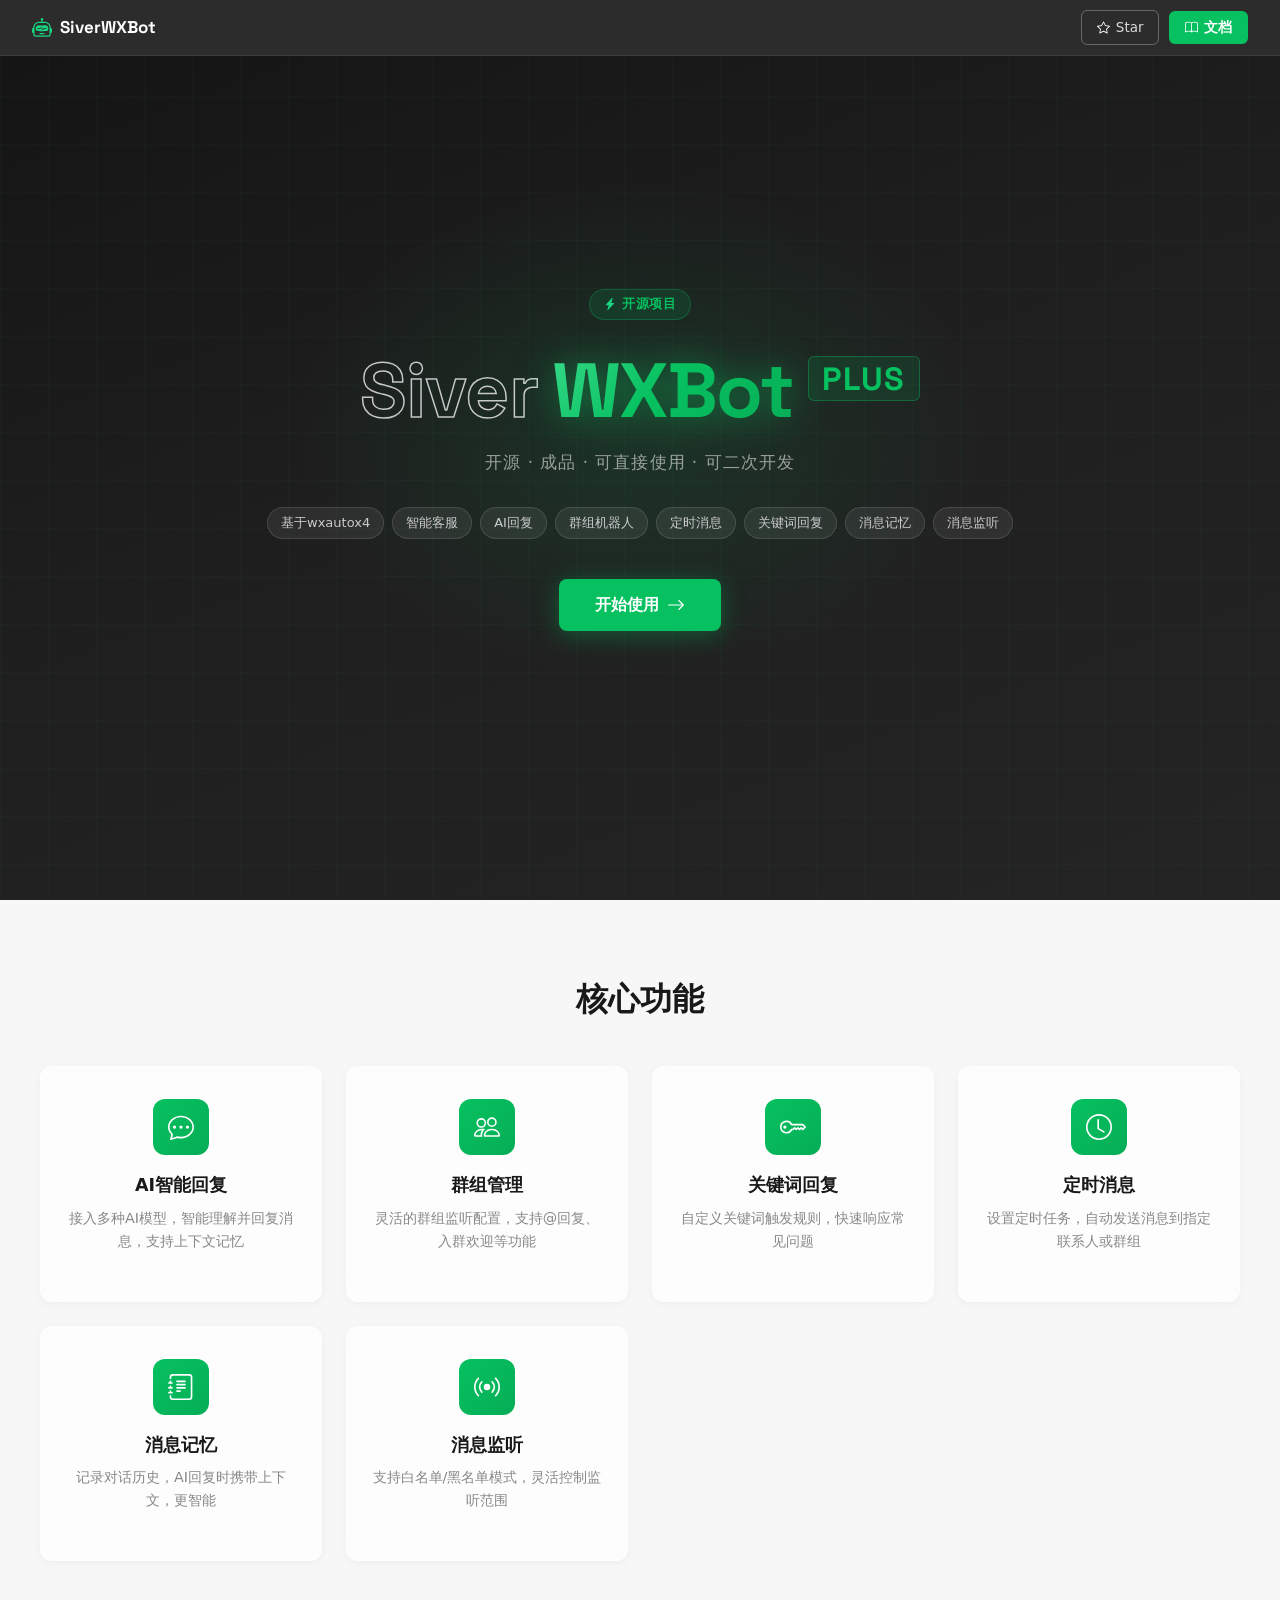
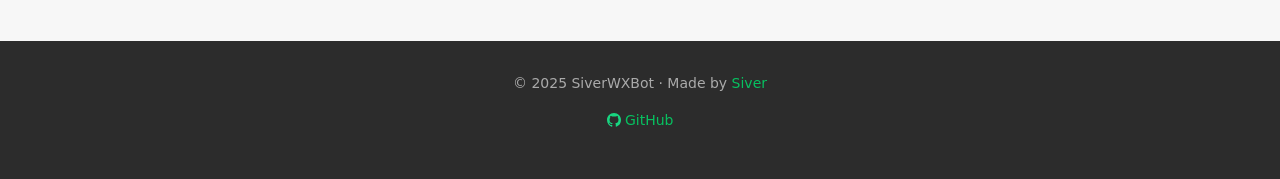
==== docs/index.html @ 170874aa "V4.5.1 - 增加更新检查、文档站点" ====
<!DOCTYPE html>
<html lang="zh-CN">
<head>
<meta charset="UTF-8">
<meta name="viewport" content="width=device-width, initial-scale=1.0">
<title>SiverWXBot Plus - 开源微信机器人</title>
<link rel="icon" href="favicon.ico" type="image/x-icon">
<link href="lib/fonts.css" rel="stylesheet">
<link href="lib/bootstrap.min.css" rel="stylesheet">
<link href="lib/icons.css" rel="stylesheet">
<style>
:root {
  --primary: #07C160;
  --primary-dark: #06AD56;
  --dark-bg: #2C2C2C;
  --bg: #F7F7F7;
  --card: #FFFFFF;
  --border: #E5E5E5;
  --text: #191919;
  --muted: #888888;
}
* { box-sizing: border-box; margin: 0; padding: 0; }
html { scroll-behavior: smooth; }
body {
  font-family: system-ui, -apple-system, "Segoe UI", Roboto, "Helvetica Neue", Arial, "Microsoft YaHei", sans-serif;
  color: var(--text);
  overflow-x: hidden;
}

/* ── Navbar ── */
.site-nav {
  background: var(--dark-bg);
  padding: 0 2rem;
  height: 56px;
  display: flex;
  align-items: center;
  justify-content: space-between;
  position: fixed;
  top: 0; left: 0; right: 0;
  z-index: 1000;
  border-bottom: 1px solid rgba(255,255,255,0.08);
}
.nav-brand {
  display: flex;
  align-items: center;
  gap: 8px;
  color: #fff;
  font-family: 'Space Grotesk', sans-serif;
  font-size: 17px;
  font-weight: 700;
  text-decoration: none;
}
.nav-brand i { color: var(--primary); font-size: 20px; }
.nav-actions { display: flex; align-items: center; gap: 10px; }
.btn-github {
  display: inline-flex;
  align-items: center;
  gap: 6px;
  padding: 6px 14px;
  border: 1px solid rgba(255,255,255,0.28);
  border-radius: 6px;
  color: rgba(255,255,255,0.82);
  font-size: 13.5px;
  font-weight: 500;
  text-decoration: none;
  transition: all 0.2s;
}
.btn-github:hover { border-color: rgba(255,255,255,0.6); color: #fff; background: rgba(255,255,255,0.06); }
.btn-docs {
  display: inline-flex;
  align-items: center;
  gap: 6px;
  padding: 6px 16px;
  background: var(--primary);
  border-radius: 6px;
  color: #fff;
  font-size: 13.5px;
  font-weight: 600;
  text-decoration: none;
  transition: background 0.2s;
}
.btn-docs:hover { background: var(--primary-dark); color: #fff; }

/* ── Hero ── */
.hero {
  min-height: 100vh;
  background: linear-gradient(160deg, #141414 0%, #1f1f1f 50%, #242424 100%);
  position: relative;
  display: flex;
  align-items: center;
  justify-content: center;
  text-align: center;
  padding: 80px 24px 60px;
  overflow: hidden;
}
.hero::before {
  content: '';
  position: absolute;
  top: 20%;
  left: 50%;
  transform: translateX(-50%);
  width: 700px;
  height: 500px;
  background: radial-gradient(ellipse, rgba(7,193,96,0.13) 0%, transparent 70%);
  pointer-events: none;
}
.hero-grid {
  position: absolute;
  inset: 0;
  background-image:
    linear-gradient(rgba(7,193,96,0.04) 1px, transparent 1px),
    linear-gradient(90deg, rgba(7,193,96,0.04) 1px, transparent 1px);
  background-size: 48px 48px;
  pointer-events: none;
}
.hero-content { position: relative; z-index: 1; max-width: 760px; }
.hero-badge {
  display: inline-flex;
  align-items: center;
  gap: 6px;
  padding: 5px 14px;
  background: rgba(7,193,96,0.12);
  border: 1px solid rgba(7,193,96,0.28);
  border-radius: 100px;
  color: var(--primary);
  font-size: 12.5px;
  font-weight: 600;
  letter-spacing: 0.04em;
  margin-bottom: 28px;
}
.hero-title {
  font-family: 'Space Grotesk', sans-serif;
  font-size: clamp(2.6rem, 7vw, 4.8rem);
  font-weight: 900;
  line-height: 1.1;
  margin-bottom: 18px;
  letter-spacing: -0.02em;
  display: flex;
  align-items: baseline;
  justify-content: center;
  flex-wrap: wrap;
  gap: 0 0.18em;
}

/* "Siver" — 描边空心字，轻盈 */
.hero-title .t-siver {
  color: transparent;
  -webkit-text-stroke: 1.5px rgba(255,255,255,0.75);
  letter-spacing: -0.01em;
}

/* "WXBot" — 绿色渐变 + 发光，视觉核心 */
.hero-title .t-wxbot {
  background: linear-gradient(135deg, #38D98A 0%, #07C160 45%, #06AD56 100%);
  -webkit-background-clip: text;
  -webkit-text-fill-color: transparent;
  background-clip: text;
  filter: drop-shadow(0 0 18px rgba(7,193,96,0.55));
  position: relative;
  /* 扫光动画 */
  overflow: hidden;
}
.hero-title .t-wxbot::after {
  content: '';
  position: absolute;
  top: 0; left: -75%;
  width: 50%; height: 100%;
  background: linear-gradient(
    120deg,
    transparent 20%,
    rgba(255,255,255,0.22) 50%,
    transparent 80%
  );
  animation: shine 3.6s ease-in-out infinite;
  pointer-events: none;
}
@keyframes shine {
  0%   { left: -75%; }
  40%  { left: 130%; }
  100% { left: 130%; }
}
@media (prefers-reduced-motion: reduce) {
  .hero-title .t-wxbot::after { animation: none; }
}

/* "Plus" — 右上角小字 badge */
.hero-title .t-plus {
  font-size: 0.42em;
  font-weight: 700;
  color: var(--primary);
  background: rgba(7,193,96,0.12);
  border: 1px solid rgba(7,193,96,0.35);
  border-radius: 6px;
  padding: 0.12em 0.4em;
  letter-spacing: 0.06em;
  align-self: flex-start;
  margin-top: 0.25em;
  text-transform: uppercase;
}
.hero-subtitle {
  font-size: 1.05rem;
  color: rgba(255,255,255,0.55);
  margin-bottom: 32px;
  letter-spacing: 0.06em;
}
.hero-tags {
  display: flex;
  flex-wrap: wrap;
  gap: 8px;
  justify-content: center;
  margin-bottom: 40px;
}
.hero-tag {
  padding: 5px 13px;
  background: rgba(255,255,255,0.07);
  border: 1px solid rgba(255,255,255,0.12);
  border-radius: 100px;
  color: rgba(255,255,255,0.75);
  font-size: 13px;
  font-weight: 500;
  transition: all 0.2s;
}
.hero-tag:hover { background: rgba(7,193,96,0.15); border-color: rgba(7,193,96,0.3); color: var(--primary); }
.btn-cta {
  display: inline-flex;
  align-items: center;
  gap: 8px;
  padding: 14px 36px;
  background: var(--primary);
  color: #fff;
  font-size: 1rem;
  font-weight: 700;
  border-radius: 8px;
  text-decoration: none;
  transition: all 0.2s;
  box-shadow: 0 4px 24px rgba(7,193,96,0.35);
}
.btn-cta:hover { background: var(--primary-dark); color: #fff; transform: translateY(-2px); box-shadow: 0 8px 32px rgba(7,193,96,0.4); }
.btn-cta i { font-size: 18px; }

/* ── Features ── */
.features {
  background: var(--bg);
  padding: 80px 24px;
}
.features-container { max-width: 1200px; margin: 0 auto; }
.features-title {
  font-family: 'Space Grotesk', sans-serif;
  text-align: center;
  font-size: 2rem;
  font-weight: 700;
  color: var(--text);
  margin-bottom: 48px;
}
.features-grid {
  display: grid;
  grid-template-columns: repeat(auto-fit, minmax(280px, 1fr));
  gap: 24px;
}
.feature-card {
  background: rgba(255,255,255,0.7);
  backdrop-filter: blur(10px);
  border: 1px solid rgba(255,255,255,0.5);
  border-radius: 12px;
  padding: 32px 24px;
  text-align: center;
  transition: all 0.3s;
  box-shadow: 0 2px 8px rgba(0,0,0,0.04);
}
.feature-card:hover {
  transform: translateY(-4px);
  box-shadow: 0 8px 24px rgba(7,193,96,0.12);
  border-color: rgba(7,193,96,0.3);
}
.feature-icon {
  width: 56px;
  height: 56px;
  margin: 0 auto 20px;
  background: linear-gradient(135deg, var(--primary) 0%, var(--primary-dark) 100%);
  border-radius: 12px;
  display: flex;
  align-items: center;
  justify-content: center;
  color: #fff;
  font-size: 26px;
}
.feature-title {
  font-size: 1.1rem;
  font-weight: 600;
  color: var(--text);
  margin-bottom: 10px;
}
.feature-desc {
  font-size: 0.9rem;
  color: var(--muted);
  line-height: 1.6;
}

/* ── Footer ── */
.site-footer {
  background: var(--dark-bg);
  padding: 32px 24px;
  text-align: center;
  color: rgba(255,255,255,0.6);
  font-size: 14px;
}
.site-footer a {
  color: var(--primary);
  text-decoration: none;
  transition: color 0.2s;
}
.site-footer a:hover { color: #fff; }

@media (max-width: 768px) {
  .hero { min-height: 90vh; padding: 100px 20px 40px; }
  .hero-title { font-size: 2.2rem; gap: 0 0.12em; }
  .hero-title .t-siver { -webkit-text-stroke-width: 1.2px; }
  .hero-subtitle { font-size: 0.95rem; }
  .features { padding: 60px 20px; }
  .features-grid { grid-template-columns: 1fr; }
}
</style>
</head>
<body>

<!-- Navbar -->
<nav class="site-nav">
  <a href="index.html" class="nav-brand">
    <i class="bi bi-robot"></i>
    <span>SiverWXBot</span>
  </a>
  <div class="nav-actions">
    <a href="https://github.com/SiverKing/SiverWXbot_plus" class="btn-github" target="_blank">
      <i class="bi bi-star"></i>
      <span>Star</span>
    </a>
    <a href="docs.html" class="btn-docs">
      <i class="bi bi-book"></i>
      <span>文档</span>
    </a>
  </div>
</nav>

<!-- Hero -->
<section class="hero">
  <div class="hero-grid"></div>
  <div class="hero-content">
    <div class="hero-badge">
      <i class="bi bi-lightning-charge-fill"></i>
      <span>开源项目</span>
    </div>
    <h1 class="hero-title">
      <span class="t-siver">Siver</span><span class="t-wxbot">WXBot</span><span class="t-plus">Plus</span>
    </h1>
    <p class="hero-subtitle">开源 · 成品 · 可直接使用 · 可二次开发</p>
    <div class="hero-tags">
      <span class="hero-tag">基于wxautox4</span>
      <span class="hero-tag">智能客服</span>
      <span class="hero-tag">AI回复</span>
      <span class="hero-tag">群组机器人</span>
      <span class="hero-tag">定时消息</span>
      <span class="hero-tag">关键词回复</span>
      <span class="hero-tag">消息记忆</span>
      <span class="hero-tag">消息监听</span>
    </div>
    <a href="docs.html" class="btn-cta">
      <span>开始使用</span>
      <i class="bi bi-arrow-right"></i>
    </a>
  </div>
</section>

<!-- Features -->
<section class="features">
  <div class="features-container">
    <h2 class="features-title">核心功能</h2>
    <div class="features-grid">
      <div class="feature-card">
        <div class="feature-icon"><i class="bi bi-chat-dots"></i></div>
        <h3 class="feature-title">AI智能回复</h3>
        <p class="feature-desc">接入多种AI模型，智能理解并回复消息，支持上下文记忆</p>
      </div>
      <div class="feature-card">
        <div class="feature-icon"><i class="bi bi-people"></i></div>
        <h3 class="feature-title">群组管理</h3>
        <p class="feature-desc">灵活的群组监听配置，支持@回复、入群欢迎等功能</p>
      </div>
      <div class="feature-card">
        <div class="feature-icon"><i class="bi bi-key"></i></div>
        <h3 class="feature-title">关键词回复</h3>
        <p class="feature-desc">自定义关键词触发规则，快速响应常见问题</p>
      </div>
      <div class="feature-card">
        <div class="feature-icon"><i class="bi bi-clock"></i></div>
        <h3 class="feature-title">定时消息</h3>
        <p class="feature-desc">设置定时任务，自动发送消息到指定联系人或群组</p>
      </div>
      <div class="feature-card">
        <div class="feature-icon"><i class="bi bi-journal-text"></i></div>
        <h3 class="feature-title">消息记忆</h3>
        <p class="feature-desc">记录对话历史，AI回复时携带上下文，更智能</p>
      </div>
      <div class="feature-card">
        <div class="feature-icon"><i class="bi bi-broadcast"></i></div>
        <h3 class="feature-title">消息监听</h3>
        <p class="feature-desc">支持白名单/黑名单模式，灵活控制监听范围</p>
      </div>
    </div>
  </div>
</section>

<!-- Footer -->
<footer class="site-footer">
  <p>© 2025 SiverWXBot · Made by <a href="https://siver.top" target="_blank">Siver</a></p>
  <p style="margin-top: 8px;">
    <a href="https://github.com/SiverKing/SiverWXbot_plus" target="_blank">
      <i class="bi bi-github"></i> GitHub
    </a>
  </p>
</footer>

</body>
</html>
---- docs/lib/fonts.css ----
/* Space Grotesk — 标题字体，仅此一个文件 */
@font-face {
  font-family: 'Space Grotesk';
  font-style: normal;
  font-weight: 400 700;
  font-display: swap;
  src: url('fonts/SpaceGrotesk.woff2') format('woff2');
}
---- docs/lib/icons.css ----
/*
 * icons.css — 内联 SVG 图标，替代 Bootstrap Icons 字体
 * 用法与 bi bi-xxx 完全一致，零字体请求
 */

/* 基础样式 */
.bi {
  display: inline-block;
  width: 1em;
  height: 1em;
  vertical-align: -0.125em;
  fill: currentColor;
  flex-shrink: 0;
}

/* ── 各图标 SVG ── */

.bi-arrow-right::before { content: none; }
.bi-arrow-right {
  background: url("data:image/svg+xml,%3Csvg xmlns='http://www.w3.org/2000/svg' viewBox='0 0 16 16'%3E%3Cpath fill-rule='evenodd' d='M1 8a.5.5 0 0 1 .5-.5h11.793l-3.147-3.146a.5.5 0 0 1 .708-.708l4 4a.5.5 0 0 1 0 .708l-4 4a.5.5 0 0 1-.708-.708L13.293 8.5H1.5A.5.5 0 0 1 1 8'/%3E%3C/svg%3E") center/contain no-repeat;
}

.bi-book {
  background: url("data:image/svg+xml,%3Csvg xmlns='http://www.w3.org/2000/svg' viewBox='0 0 16 16'%3E%3Cpath d='M1 2.828c.885-.37 2.154-.769 3.388-.893 1.33-.134 2.458.063 3.112.752v9.746c-.935-.53-2.12-.603-3.213-.493-1.18.12-2.37.461-3.287.811zm7.5-.141c.654-.689 1.782-.886 3.112-.752 1.234.124 2.503.523 3.388.893v9.923c-.918-.35-2.107-.692-3.287-.81-1.094-.111-2.278-.039-3.213.492zM8 1.783C7.015.936 5.587.81 4.287.94c-1.514.153-3.042.672-3.994 1.105A.5.5 0 0 0 0 2.5v11a.5.5 0 0 0 .707.455c.882-.4 2.303-.881 3.68-1.02 1.409-.142 2.59.087 3.223.877a.5.5 0 0 0 .78 0c.633-.79 1.814-1.019 3.222-.877 1.378.139 2.8.62 3.681 1.02A.5.5 0 0 0 16 13.5v-11a.5.5 0 0 0-.293-.455c-.952-.433-2.48-.952-3.994-1.105C10.413.809 8.985.936 8 1.783'/%3E%3C/svg%3E") center/contain no-repeat;
}

.bi-box {
  background: url("data:image/svg+xml,%3Csvg xmlns='http://www.w3.org/2000/svg' viewBox='0 0 16 16'%3E%3Cpath d='M8.186 1.113a.5.5 0 0 0-.372 0L1.846 3.5 8 5.961 14.154 3.5zM15 4.239l-6.5 2.6v7.922l6.5-2.6V4.24zM7.5 14.762V6.838L1 4.239v7.923zM7.443.184a1.5 1.5 0 0 1 1.114 0l7.129 2.852A.5.5 0 0 1 16 3.5v8.662a1 1 0 0 1-.629.928l-7.185 2.874a.5.5 0 0 1-.372 0L.63 13.09a1 1 0 0 1-.63-.928V3.5a.5.5 0 0 1 .314-.464z'/%3E%3C/svg%3E") center/contain no-repeat;
}

.bi-broadcast {
  background: url("data:image/svg+xml,%3Csvg xmlns='http://www.w3.org/2000/svg' viewBox='0 0 16 16'%3E%3Cpath d='M3.05 3.05a7 7 0 0 0 0 9.9.5.5 0 0 1-.707.707 8 8 0 0 1 0-11.314.5.5 0 0 1 .707.707m2.122 2.122a4 4 0 0 0 0 5.656.5.5 0 1 1-.708.708 5 5 0 0 1 0-7.072.5.5 0 0 1 .708.708m5.656-.708a.5.5 0 0 1 .708 0 5 5 0 0 1 0 7.072.5.5 0 1 1-.708-.708 4 4 0 0 0 0-5.656.5.5 0 0 1 0-.708m2.122-2.12a.5.5 0 0 1 .707 0 8 8 0 0 1 0 11.313.5.5 0 0 1-.707-.707 7 7 0 0 0 0-9.9.5.5 0 0 1 0-.707zM10 8a2 2 0 1 1-4 0 2 2 0 0 1 4 0'/%3E%3C/svg%3E") center/contain no-repeat;
}

.bi-card-list {
  background: url("data:image/svg+xml,%3Csvg xmlns='http://www.w3.org/2000/svg' viewBox='0 0 16 16'%3E%3Cpath d='M14.5 3a.5.5 0 0 1 .5.5v9a.5.5 0 0 1-.5.5h-13a.5.5 0 0 1-.5-.5v-9a.5.5 0 0 1 .5-.5zm-13-1A1.5 1.5 0 0 0 0 3.5v9A1.5 1.5 0 0 0 1.5 14h13a1.5 1.5 0 0 0 1.5-1.5v-9A1.5 1.5 0 0 0 14.5 2z'/%3E%3Cpath d='M5 8a.5.5 0 0 1 .5-.5h7a.5.5 0 0 1 0 1h-7A.5.5 0 0 1 5 8m0-2.5a.5.5 0 0 1 .5-.5h7a.5.5 0 0 1 0 1h-7a.5.5 0 0 1-.5-.5m0 5a.5.5 0 0 1 .5-.5h7a.5.5 0 0 1 0 1h-7a.5.5 0 0 1-.5-.5m-1-5a.5.5 0 1 1-1 0 .5.5 0 0 1 1 0M4 8a.5.5 0 1 1-1 0 .5.5 0 0 1 1 0m0 2.5a.5.5 0 1 1-1 0 .5.5 0 0 1 1 0'/%3E%3C/svg%3E") center/contain no-repeat;
}

.bi-chat-dots {
  background: url("data:image/svg+xml,%3Csvg xmlns='http://www.w3.org/2000/svg' viewBox='0 0 16 16'%3E%3Cpath d='M5 8a1 1 0 1 1-2 0 1 1 0 0 1 2 0m4 0a1 1 0 1 1-2 0 1 1 0 0 1 2 0m3 1a1 1 0 1 0 0-2 1 1 0 0 0 0 2'/%3E%3Cpath d='m2.165 15.803.02-.004c1.83-.363 2.948-.842 3.468-1.105A9 9 0 0 0 8 15c4.418 0 8-3.134 8-7s-3.582-7-8-7-8 3.134-8 7c0 1.76.743 3.37 1.97 4.6a10.4 10.4 0 0 1-.524 2.318l-.003.011a11 11 0 0 1-.244.637c-.079.186.074.394.273.362a22 22 0 0 0 .693-.125m.8-3.108a1 1 0 0 0-.287-.801C1.618 10.83 1 9.468 1 8c0-3.192 3.004-6 7-6s7 2.808 7 6-3.004 6-7 6a8 8 0 0 1-2.088-.272 1 1 0 0 0-.711.074c-.387.196-1.24.57-2.634.893a11 11 0 0 0 .398-2'/%3E%3C/svg%3E") center/contain no-repeat;
}

.bi-clock {
  background: url("data:image/svg+xml,%3Csvg xmlns='http://www.w3.org/2000/svg' viewBox='0 0 16 16'%3E%3Cpath d='M8 3.5a.5.5 0 0 0-1 0V9a.5.5 0 0 0 .252.434l3.5 2a.5.5 0 0 0 .496-.868L8 8.71z'/%3E%3Cpath d='M8 16A8 8 0 1 0 8 0a8 8 0 0 0 0 16m7-8A7 7 0 1 1 1 8a7 7 0 0 1 14 0'/%3E%3C/svg%3E") center/contain no-repeat;
}

.bi-display {
  background: url("data:image/svg+xml,%3Csvg xmlns='http://www.w3.org/2000/svg' viewBox='0 0 16 16'%3E%3Cpath d='M0 4s0-2 2-2h12s2 0 2 2v6s0 2-2 2h-4q0 1 .25 1.5H11a.5.5 0 0 1 0 1H5a.5.5 0 0 1 0-1h.75Q6 13 6 12H2s-2 0-2-2zm1.398-.855a.76.76 0 0 0-.254.302A1.5 1.5 0 0 0 1 4.01V10c0 .325.078.502.145.602q.105.156.302.254a1.5 1.5 0 0 0 .538.143L2.01 11H14c.325 0 .502-.078.602-.145a.76.76 0 0 0 .254-.302 1.5 1.5 0 0 0 .143-.538L15 9.99V4c0-.325-.078-.502-.145-.602a.76.76 0 0 0-.302-.254A1.5 1.5 0 0 0 13.99 3H2c-.325 0-.502.078-.602.145'/%3E%3C/svg%3E") center/contain no-repeat;
}

.bi-exclamation-triangle {
  background: url("data:image/svg+xml,%3Csvg xmlns='http://www.w3.org/2000/svg' viewBox='0 0 16 16'%3E%3Cpath d='M7.938 2.016A.13.13 0 0 1 8.002 2a.13.13 0 0 1 .063.016.15.15 0 0 1 .054.057l6.857 11.667c.036.06.035.124.002.183a.2.2 0 0 1-.054.06.1.1 0 0 1-.066.017H1.146a.1.1 0 0 1-.066-.017.2.2 0 0 1-.054-.06.18.18 0 0 1 .002-.183L7.884 2.073a.15.15 0 0 1 .054-.057m1.044-.45a1.13 1.13 0 0 0-1.96 0L.165 13.233c-.457.778.091 1.767.98 1.767h13.713c.889 0 1.438-.99.98-1.767z'/%3E%3Cpath d='M7.002 12a1 1 0 1 1 2 0 1 1 0 0 1-2 0M7.1 5.995a.905.905 0 1 1 1.8 0l-.35 3.507a.552.552 0 0 1-1.1 0z'/%3E%3C/svg%3E") center/contain no-repeat;
}

.bi-file-text {
  background: url("data:image/svg+xml,%3Csvg xmlns='http://www.w3.org/2000/svg' viewBox='0 0 16 16'%3E%3Cpath d='M5 4a.5.5 0 0 0 0 1h6a.5.5 0 0 0 0-1zm-.5 2.5A.5.5 0 0 1 5 6h6a.5.5 0 0 1 0 1H5a.5.5 0 0 1-.5-.5M5 8a.5.5 0 0 0 0 1h6a.5.5 0 0 0 0-1zm0 2a.5.5 0 0 0 0 1h3a.5.5 0 0 0 0-1z'/%3E%3Cpath d='M2 2a2 2 0 0 1 2-2h8a2 2 0 0 1 2 2v12a2 2 0 0 1-2 2H4a2 2 0 0 1-2-2zm10-1H4a1 1 0 0 0-1 1v12a1 1 0 0 0 1 1h8a1 1 0 0 0 1-1V2a1 1 0 0 0-1-1'/%3E%3C/svg%3E") center/contain no-repeat;
}

.bi-github {
  background: url("data:image/svg+xml,%3Csvg xmlns='http://www.w3.org/2000/svg' viewBox='0 0 16 16'%3E%3Cpath d='M8 0C3.58 0 0 3.58 0 8c0 3.54 2.29 6.53 5.47 7.59.4.07.55-.17.55-.38 0-.19-.01-.82-.01-1.49-2.01.37-2.53-.49-2.69-.94-.09-.23-.48-.94-.82-1.13-.28-.15-.68-.52-.01-.53.63-.01 1.08.58 1.23.82.72 1.21 1.87.87 2.33.66.07-.52.28-.87.51-1.07-1.78-.2-3.64-.89-3.64-3.95 0-.87.31-1.59.82-2.15-.08-.2-.36-1.02.08-2.12 0 0 .67-.21 2.2.82.64-.18 1.32-.27 2-.27s1.36.09 2 .27c1.53-1.04 2.2-.82 2.2-.82.44 1.1.16 1.92.08 2.12.51.56.82 1.27.82 2.15 0 3.07-1.87 3.75-3.65 3.95.29.25.54.73.54 1.48 0 1.07-.01 1.93-.01 2.2 0 .21.15.46.55.38A8.01 8.01 0 0 0 16 8c0-4.42-3.58-8-8-8'/%3E%3C/svg%3E") center/contain no-repeat;
}

.bi-journal-text {
  background: url("data:image/svg+xml,%3Csvg xmlns='http://www.w3.org/2000/svg' viewBox='0 0 16 16'%3E%3Cpath d='M5 10.5a.5.5 0 0 1 .5-.5h2a.5.5 0 0 1 0 1h-2a.5.5 0 0 1-.5-.5m0-2a.5.5 0 0 1 .5-.5h5a.5.5 0 0 1 0 1h-5a.5.5 0 0 1-.5-.5m0-2a.5.5 0 0 1 .5-.5h5a.5.5 0 0 1 0 1h-5a.5.5 0 0 1-.5-.5m0-2a.5.5 0 0 1 .5-.5h5a.5.5 0 0 1 0 1h-5a.5.5 0 0 1-.5-.5'/%3E%3Cpath d='M3 0h10a2 2 0 0 1 2 2v12a2 2 0 0 1-2 2H3a2 2 0 0 1-2-2v-1h1v1a1 1 0 0 0 1 1h10a1 1 0 0 0 1-1V2a1 1 0 0 0-1-1H3a1 1 0 0 0-1 1v1H1V2a2 2 0 0 1 2-2'/%3E%3Cpath d='M1 5v-.5a.5.5 0 0 1 1 0V5h.5a.5.5 0 0 1 0 1h-2a.5.5 0 0 1 0-1zm0 3v-.5a.5.5 0 0 1 1 0V8h.5a.5.5 0 0 1 0 1h-2a.5.5 0 0 1 0-1zm0 3v-.5a.5.5 0 0 1 1 0v.5h.5a.5.5 0 0 1 0 1h-2a.5.5 0 0 1 0-1z'/%3E%3C/svg%3E") center/contain no-repeat;
}

.bi-key {
  background: url("data:image/svg+xml,%3Csvg xmlns='http://www.w3.org/2000/svg' viewBox='0 0 16 16'%3E%3Cpath d='M0 8a4 4 0 0 1 7.465-2H14a.5.5 0 0 1 .354.146l1.5 1.5a.5.5 0 0 1 0 .708l-1.5 1.5a.5.5 0 0 1-.708 0L13 9.207l-.646.647a.5.5 0 0 1-.708 0L11 9.207l-.646.647a.5.5 0 0 1-.708 0L9 9.207l-.646.647A.5.5 0 0 1 8 10h-.535A4 4 0 0 1 0 8m4-3a3 3 0 1 0 2.712 4.285A.5.5 0 0 1 7.163 9h.63l.853-.854a.5.5 0 0 1 .708 0l.646.647.646-.647a.5.5 0 0 1 .708 0l.646.647.646-.647a.5.5 0 0 1 .708 0l.646.647.793-.793-1-1h-6.63a.5.5 0 0 1-.451-.285A3 3 0 0 0 4 5'/%3E%3Cpath d='M4 8a1 1 0 1 1-2 0 1 1 0 0 1 2 0'/%3E%3C/svg%3E") center/contain no-repeat;
}

.bi-lightning-charge-fill {
  background: url("data:image/svg+xml,%3Csvg xmlns='http://www.w3.org/2000/svg' viewBox='0 0 16 16'%3E%3Cpath d='M11.251.068a.5.5 0 0 1 .227.58L9.677 6.5H13a.5.5 0 0 1 .364.843l-8 8.5a.5.5 0 0 1-.842-.49L6.323 9.5H3a.5.5 0 0 1-.364-.843l8-8.5a.5.5 0 0 1 .615-.09z'/%3E%3C/svg%3E") center/contain no-repeat;
}

.bi-list {
  background: url("data:image/svg+xml,%3Csvg xmlns='http://www.w3.org/2000/svg' viewBox='0 0 16 16'%3E%3Cpath fill-rule='evenodd' d='M2.5 12a.5.5 0 0 1 .5-.5h10a.5.5 0 0 1 0 1H3a.5.5 0 0 1-.5-.5m0-4a.5.5 0 0 1 .5-.5h10a.5.5 0 0 1 0 1H3a.5.5 0 0 1-.5-.5m0-4a.5.5 0 0 1 .5-.5h10a.5.5 0 0 1 0 1H3a.5.5 0 0 1-.5-.5'/%3E%3C/svg%3E") center/contain no-repeat;
}

.bi-people {
  background: url("data:image/svg+xml,%3Csvg xmlns='http://www.w3.org/2000/svg' viewBox='0 0 16 16'%3E%3Cpath d='M15 14s1 0 1-1-1-4-5-4-5 3-5 4 1 1 1 1zm-7.978-1L7 12.996c.001-.264.167-1.03.76-1.72C8.312 10.629 9.282 10 11 10c1.717 0 2.687.63 3.24 1.276.593.69.758 1.457.76 1.72l-.008.002-.014.002zM11 7a2 2 0 1 0 0-4 2 2 0 0 0 0 4m3-2a3 3 0 1 1-6 0 3 3 0 0 1 6 0M6.936 9.28a6 6 0 0 0-1.23-.247A7 7 0 0 0 5 9c-4 0-5 3-5 4q0 1 1 1h4.216A2.24 2.24 0 0 1 5 13c0-1.01.377-2.042 1.09-2.904.243-.294.526-.569.846-.816M4.92 10A5.5 5.5 0 0 0 4 13H1c0-.26.164-1.03.76-1.724.545-.636 1.492-1.256 3.16-1.275ZM1.5 5.5a3 3 0 1 1 6 0 3 3 0 0 1-6 0m3-2a2 2 0 1 0 0 4 2 2 0 0 0 0-4'/%3E%3C/svg%3E") center/contain no-repeat;
}

.bi-question-circle {
  background: url("data:image/svg+xml,%3Csvg xmlns='http://www.w3.org/2000/svg' viewBox='0 0 16 16'%3E%3Cpath d='M8 15A7 7 0 1 1 8 1a7 7 0 0 1 0 14m0 1A8 8 0 1 0 8 0a8 8 0 0 0 0 16'/%3E%3Cpath d='M5.255 5.786a.237.237 0 0 0 .241.247h.825c.138 0 .248-.113.266-.25.09-.656.54-1.134 1.342-1.134.686 0 1.314.343 1.314 1.168 0 .635-.374.927-.965 1.371-.673.489-1.206 1.06-1.168 1.987l.003.217a.25.25 0 0 0 .25.246h.811a.25.25 0 0 0 .25-.25v-.105c0-.718.273-.927 1.01-1.486.609-.463 1.244-.977 1.244-2.056 0-1.511-1.276-2.241-2.673-2.241-1.267 0-2.655.59-2.75 2.286m1.557 5.763c0 .533.425.927 1.01.927.609 0 1.028-.394 1.028-.927 0-.552-.42-.94-1.029-.94-.584 0-1.009.388-1.009.94'/%3E%3C/svg%3E") center/contain no-repeat;
}

.bi-robot {
  background: url("data:image/svg+xml,%3Csvg xmlns='http://www.w3.org/2000/svg' viewBox='0 0 16 16'%3E%3Cpath d='M6 12.5a.5.5 0 0 1 .5-.5h3a.5.5 0 0 1 0 1h-3a.5.5 0 0 1-.5-.5M3 8.062C3 6.76 4.235 5.765 5.53 5.886a26.6 26.6 0 0 0 4.94 0C11.765 5.765 13 6.76 13 8.062v1.157a.93.93 0 0 1-.765.935c-.845.147-2.34.346-4.235.346s-3.39-.2-4.235-.346A.93.93 0 0 1 3 9.219zm4.542-.827a.25.25 0 0 0-.217.068l-.92.9a25 25 0 0 1-1.871-.183.25.25 0 0 0-.068.495c.55.076 1.232.149 2.02.193a.25.25 0 0 0 .189-.071l.754-.736.847 1.71a.25.25 0 0 0 .404.062l.932-.97a25 25 0 0 0 1.922-.188.25.25 0 0 0-.068-.495c-.538.074-1.207.145-1.98.189a.25.25 0 0 0-.166.076l-.754.785-.842-1.7a.25.25 0 0 0-.182-.135'/%3E%3Cpath d='M8.5 1.866a1 1 0 1 0-1 0V3h-2A4.5 4.5 0 0 0 1 7.5V8a1 1 0 0 0-1 1v2a1 1 0 0 0 1 1v1a2 2 0 0 0 2 2h10a2 2 0 0 0 2-2v-1a1 1 0 0 0 1-1V9a1 1 0 0 0-1-1v-.5A4.5 4.5 0 0 0 10.5 3h-2zM14 7.5V13a1 1 0 0 1-1 1H3a1 1 0 0 1-1-1V7.5A3.5 3.5 0 0 1 5.5 4h5A3.5 3.5 0 0 1 14 7.5'/%3E%3C/svg%3E") center/contain no-repeat;
}

.bi-shield-check {
  background: url("data:image/svg+xml,%3Csvg xmlns='http://www.w3.org/2000/svg' viewBox='0 0 16 16'%3E%3Cpath d='M5.338 1.59a61 61 0 0 0-2.837.856.48.48 0 0 0-.328.39c-.554 4.157.726 7.19 2.253 9.188a10.7 10.7 0 0 0 2.287 2.233c.346.244.652.42.893.533q.18.085.293.118a1 1 0 0 0 .101.025 1 1 0 0 0 .1-.025q.114-.034.294-.118c.24-.113.547-.29.893-.533a10.7 10.7 0 0 0 2.287-2.233c1.527-1.997 2.807-5.031 2.253-9.188a.48.48 0 0 0-.328-.39c-.651-.213-1.75-.56-2.837-.855C9.552 1.29 8.531 1.067 8 1.067c-.53 0-1.552.223-2.662.524zM5.072.56C6.157.265 7.31 0 8 0s1.843.265 2.928.56c1.11.3 2.229.655 2.887.87a1.54 1.54 0 0 1 1.044 1.262c.596 4.477-.787 7.795-2.465 9.99a11.8 11.8 0 0 1-2.517 2.453 7 7 0 0 1-1.048.625c-.28.132-.581.24-.829.24s-.548-.108-.829-.24a7 7 0 0 1-1.048-.625 11.8 11.8 0 0 1-2.517-2.453C1.928 10.487.545 7.169 1.141 2.692A1.54 1.54 0 0 1 2.185 1.43 63 63 0 0 1 5.072.56'/%3E%3Cpath d='M10.854 5.146a.5.5 0 0 1 0 .708l-3 3a.5.5 0 0 1-.708 0l-1.5-1.5a.5.5 0 1 1 .708-.708L7.5 7.793l2.646-2.647a.5.5 0 0 1 .708 0'/%3E%3C/svg%3E") center/contain no-repeat;
}

.bi-star {
  background: url("data:image/svg+xml,%3Csvg xmlns='http://www.w3.org/2000/svg' viewBox='0 0 16 16'%3E%3Cpath d='M2.866 14.85c-.078.444.36.791.746.593l4.39-2.256 4.389 2.256c.386.198.824-.149.746-.592l-.83-4.73 3.522-3.356c.33-.314.16-.888-.282-.95l-4.898-.696L8.465.792a.513.513 0 0 0-.927 0L5.354 5.12l-4.898.696c-.441.062-.612.636-.283.95l3.523 3.356-.83 4.73zm4.905-2.767-3.686 1.894.694-3.957a.56.56 0 0 0-.163-.505L1.71 6.745l4.052-.576a.53.53 0 0 0 .393-.288L8 2.223l1.847 3.658a.53.53 0 0 0 .393.288l4.052.575-2.906 2.77a.56.56 0 0 0-.163.506l.694 3.957-3.686-1.894a.5.5 0 0 0-.461 0z'/%3E%3C/svg%3E") center/contain no-repeat;
}

/* ── 场景颜色覆盖 ── */

/* 导航栏品牌图标（绿色） */
.nav-brand .bi { filter: invert(58%) sepia(85%) saturate(412%) hue-rotate(101deg) brightness(96%) contrast(96%); }

/* 导航栏按钮图标（白色半透明） */
.btn-github .bi, .btn-docs .bi { filter: brightness(0) invert(1); }

/* Hero badge 图标（绿色） */
.hero-badge .bi { filter: invert(58%) sepia(85%) saturate(412%) hue-rotate(101deg) brightness(96%) contrast(96%); }

/* Hero CTA 按钮图标（白色） */
.btn-cta .bi { filter: brightness(0) invert(1); }

/* Feature card 图标（白色，图标在绿色背景上） */
.feature-icon .bi { filter: brightness(0) invert(1); }

/* Footer 图标（绿色） */
.site-footer .bi { filter: invert(58%) sepia(85%) saturate(412%) hue-rotate(101deg) brightness(96%) contrast(96%); }

/* 侧边栏图标（继承文字颜色，白色半透明） */
.sidebar-link .bi { filter: brightness(0) invert(1) opacity(0.7); }
.sidebar-link.active .bi, .sidebar-link:hover .bi { filter: brightness(0) invert(1); }

/* 移动端底部栏图标 */
.mobile-bar-btn .bi { filter: brightness(0) invert(1) opacity(0.6); }
.mobile-bar-btn.active .bi { filter: invert(58%) sepia(85%) saturate(412%) hue-rotate(101deg) brightness(96%) contrast(96%); }

/* 抽屉内章节链接图标 */
.drawer .sidebar-link .bi { filter: brightness(0) invert(1) opacity(0.7); }
.drawer .sidebar-link.active .bi, .drawer .sidebar-link:hover .bi { filter: brightness(0) invert(1); }
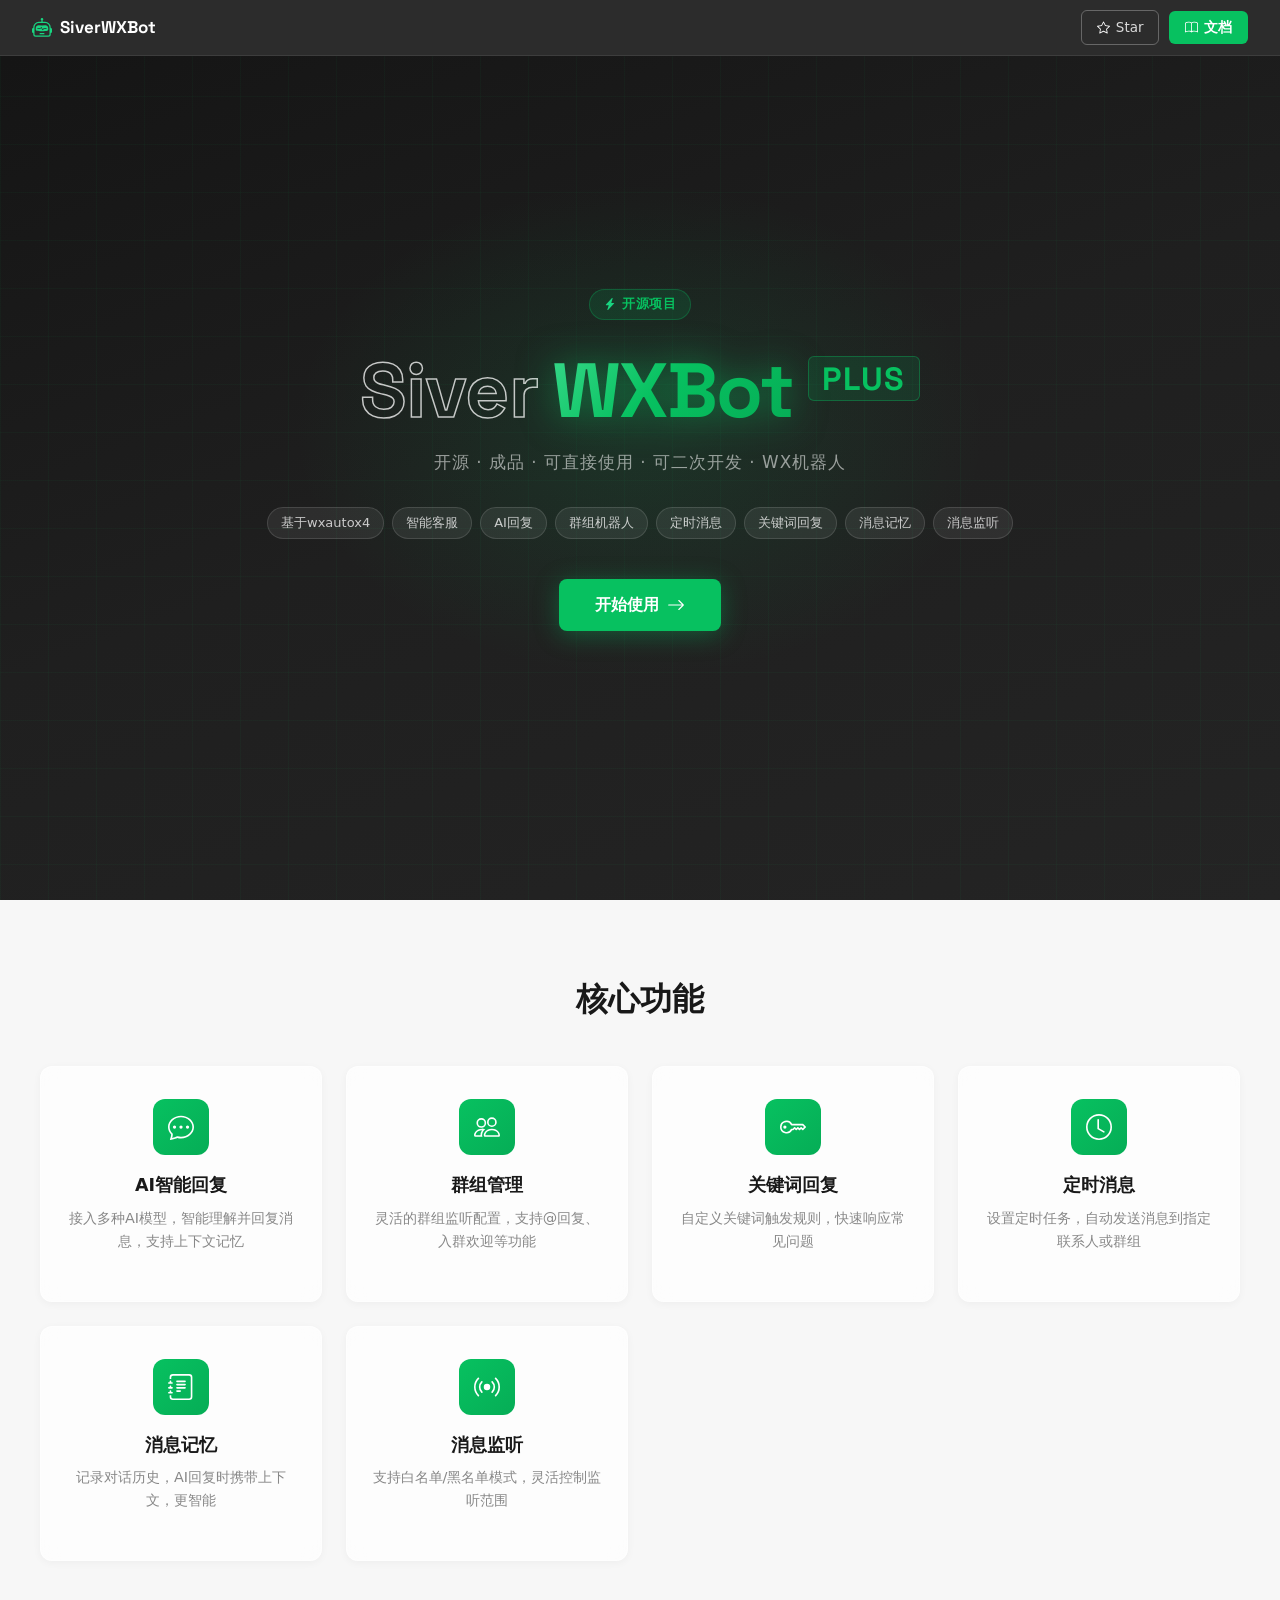
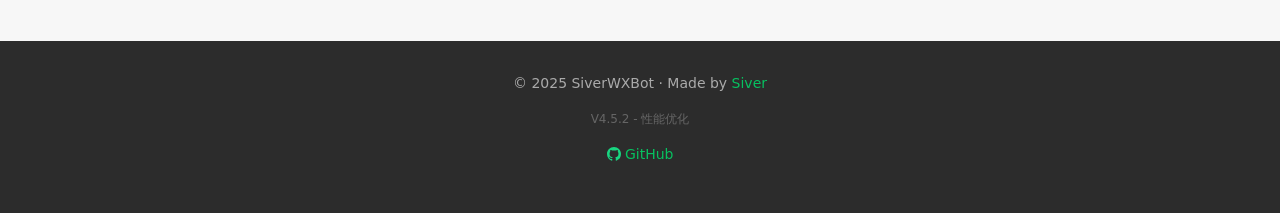
==== commit 03febcb2: "V4.5.2 - 性能优化" ====
--- a/docs/index.html
+++ b/docs/index.html
@@ -3,7 +3,7 @@
 <head>
 <meta charset="UTF-8">
 <meta name="viewport" content="width=device-width, initial-scale=1.0">
-<title>SiverWXBot Plus - 开源微信机器人</title>
+<title>SiverWXBot Plus - 开源WX机器人</title>
 <link rel="icon" href="favicon.ico" type="image/x-icon">
 <link href="lib/fonts.css" rel="stylesheet">
 <link href="lib/bootstrap.min.css" rel="stylesheet">
@@ -352,7 +352,7 @@
     <h1 class="hero-title">
       <span class="t-siver">Siver</span><span class="t-wxbot">WXBot</span><span class="t-plus">Plus</span>
     </h1>
-    <p class="hero-subtitle">开源 · 成品 · 可直接使用 · 可二次开发</p>
+    <p class="hero-subtitle">开源 · 成品 · 可直接使用 · 可二次开发 · WX机器人</p>
     <div class="hero-tags">
       <span class="hero-tag">基于wxautox4</span>
       <span class="hero-tag">智能客服</span>
@@ -412,6 +412,7 @@
 <!-- Footer -->
 <footer class="site-footer">
   <p>© 2025 SiverWXBot · Made by <a href="https://siver.top" target="_blank">Siver</a></p>
+  <p style="margin-top: 6px; font-size: 12px; opacity: 0.45;" id="footer-version"></p>
   <p style="margin-top: 8px;">
     <a href="https://github.com/SiverKing/SiverWXbot_plus" target="_blank">
       <i class="bi bi-github"></i> GitHub
@@ -419,5 +420,10 @@
   </p>
 </footer>
 
+<script>
+fetch('version.json').then(r => r.json()).then(d => {
+  document.getElementById('footer-version').textContent = d.version_log || d.version || '';
+}).catch(() => {});
+</script>
 </body>
 </html>
